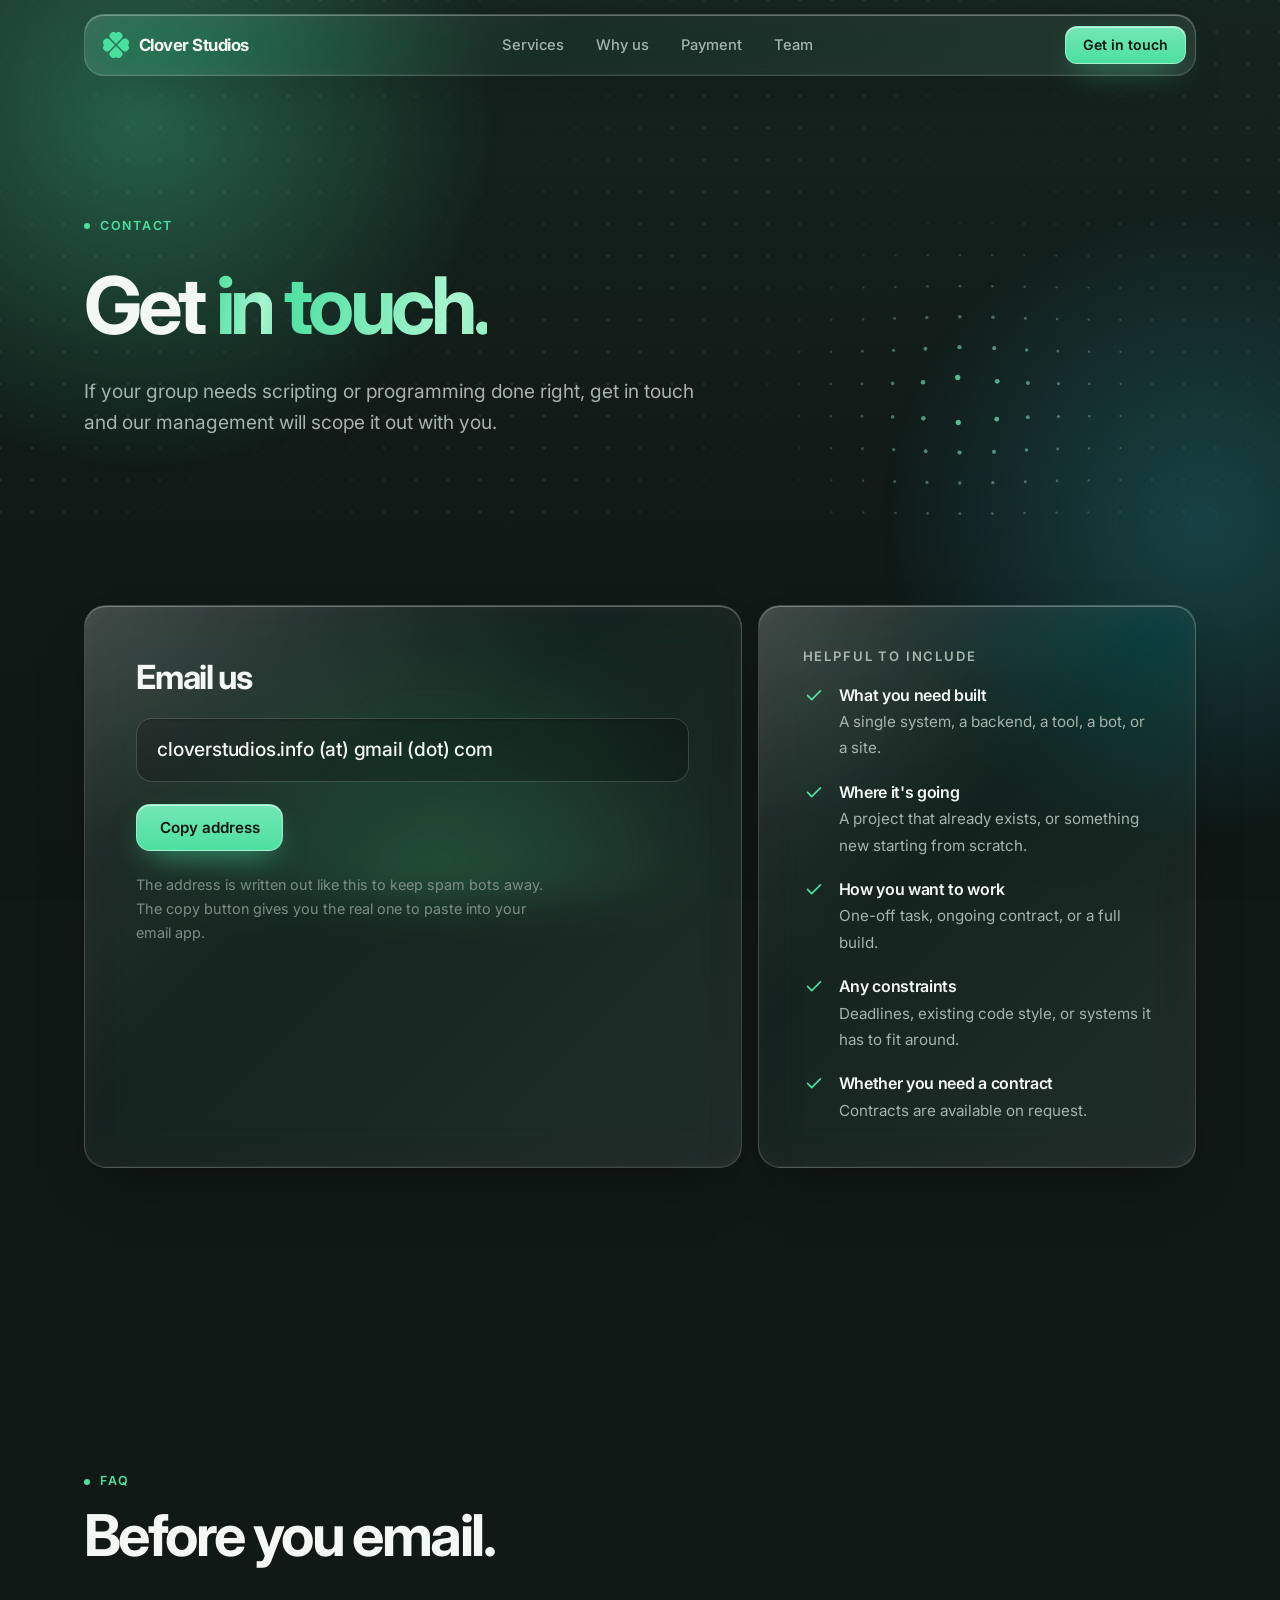
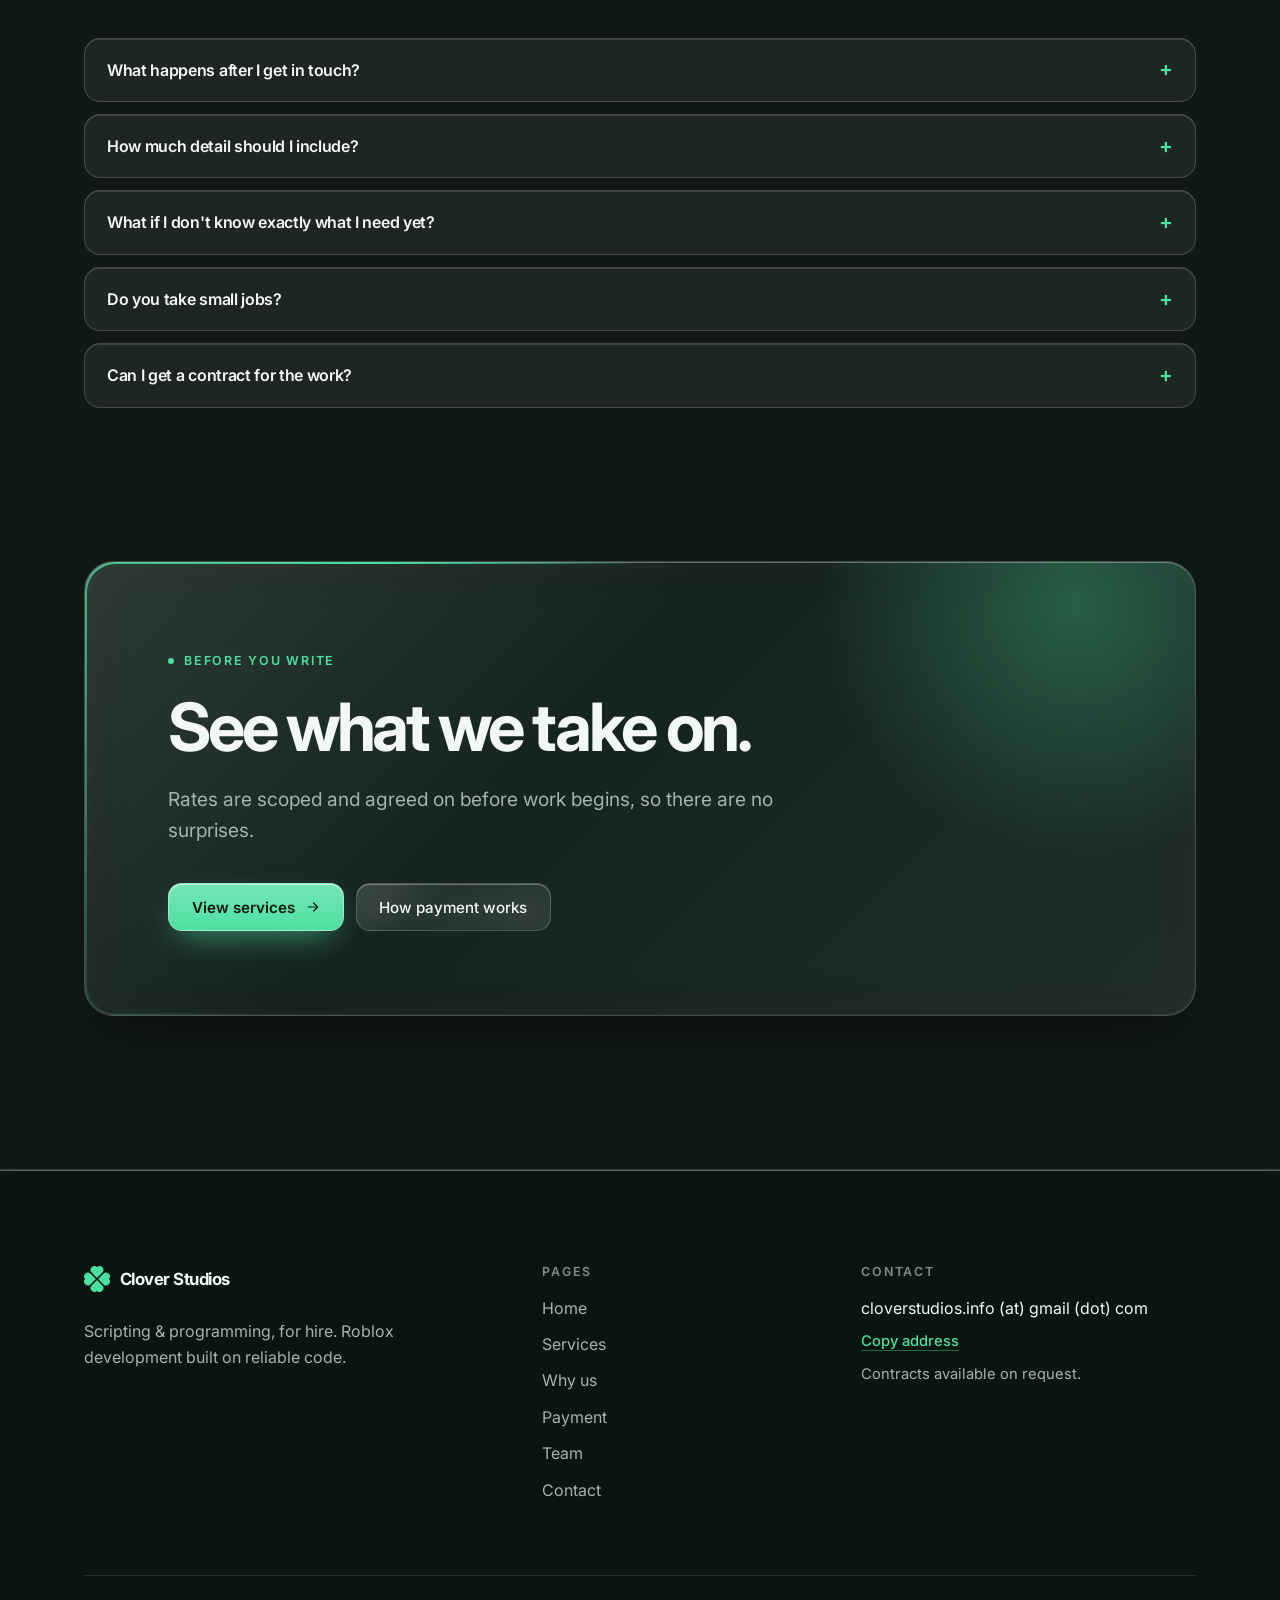
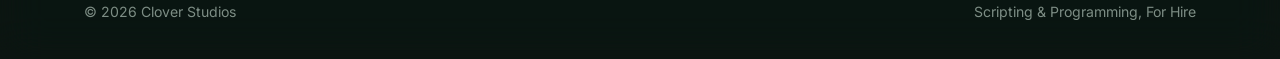
==== contact.html @ 3cb8c7e6 "Initial commit: Clover Studios site" ====
<!doctype html>
<html lang="en">
<head>
<meta charset="utf-8">
<meta name="viewport" content="width=device-width, initial-scale=1, viewport-fit=cover">
<title>Contact | Clover Studios</title>
<meta name="description" content="Get in touch with Clover Studios. Our management will scope your project out with you.">
<meta name="keywords" content="contact Clover Studios, hire Roblox developers, Roblox scripting contact, get a quote">
<meta name="author" content="Clover Studios">
<meta name="robots" content="index, follow">
<link rel="canonical" href="https://cloverstudios.info/contact.html">
<meta name="theme-color" content="#101916">
<meta property="og:type" content="website">
<meta property="og:site_name" content="Clover Studios">
<meta property="og:title" content="Contact | Clover Studios">
<meta property="og:description" content="Get in touch with Clover Studios. Our management will scope your project out with you.">
<meta property="og:url" content="https://cloverstudios.info/contact.html">
<meta property="og:image" content="https://cloverstudios.info/assets/og.png">
<meta property="og:image:width" content="1200">
<meta property="og:image:height" content="630">
<meta property="og:image:alt" content="Clover Studios, scripting and programming for Roblox.">
<meta property="og:locale" content="en_US">
<meta name="twitter:card" content="summary_large_image">
<meta name="twitter:title" content="Contact | Clover Studios">
<meta name="twitter:description" content="Get in touch with Clover Studios. Our management will scope your project out with you.">
<meta name="twitter:image" content="https://cloverstudios.info/assets/og.png">
<style>html{color-scheme:dark}body{background:#101916}</style>
<link rel="icon" href="assets/favicon.svg" type="image/svg+xml">
<link rel="apple-touch-icon" href="assets/apple-touch-icon.png">
<link rel="manifest" href="site.webmanifest">
<link rel="preconnect" href="https://fonts.googleapis.com">
<link rel="preconnect" href="https://fonts.gstatic.com" crossorigin>
<link rel="stylesheet" href="https://fonts.googleapis.com/css2?family=Inter:wght@400;500;600;700&display=swap">
<link rel="stylesheet" href="css/style.css">
</head>
<body>
<svg width="0" height="0" style="position:absolute" aria-hidden="true" focusable="false">
  <defs>
    <symbol id="clover" viewBox="-12 -12 24 24">
      <g fill="currentColor">
        <path transform="translate(0,-1)" d="M0 0L-5-5A3.54 3.54 0 0 1 0-10A3.54 3.54 0 0 1 5-5Z"/>
        <path transform="rotate(90) translate(0,-1)" d="M0 0L-5-5A3.54 3.54 0 0 1 0-10A3.54 3.54 0 0 1 5-5Z"/>
        <path transform="rotate(180) translate(0,-1)" d="M0 0L-5-5A3.54 3.54 0 0 1 0-10A3.54 3.54 0 0 1 5-5Z"/>
        <path transform="rotate(270) translate(0,-1)" d="M0 0L-5-5A3.54 3.54 0 0 1 0-10A3.54 3.54 0 0 1 5-5Z"/>
      </g>
    </symbol>
    <symbol id="arrow" viewBox="0 0 24 24"><g fill="none" stroke="currentColor" stroke-width="1.8" stroke-linecap="round" stroke-linejoin="round"><path d="M5 12h14M13 6l6 6-6 6"/></g></symbol>
    <symbol id="i-check" viewBox="0 0 24 24"><g fill="none" stroke="currentColor" stroke-width="1.8" stroke-linecap="round" stroke-linejoin="round"><path d="M5 12.5l4.5 4.5L19 7.5"/></g></symbol>
    <symbol id="i-cube" viewBox="0 0 24 24"><g fill="none" stroke="currentColor" stroke-width="1.6" stroke-linecap="round" stroke-linejoin="round"><path d="M12 3l8 4.5v9L12 21l-8-4.5v-9L12 3z"/><path d="M12 12l8-4.5M12 12L4 7.5M12 12v9"/></g></symbol>
    <symbol id="i-db" viewBox="0 0 24 24"><g fill="none" stroke="currentColor" stroke-width="1.6" stroke-linecap="round" stroke-linejoin="round"><ellipse cx="12" cy="6" rx="7" ry="3"/><path d="M5 6v6c0 1.7 3.1 3 7 3s7-1.3 7-3V6M5 12v6c0 1.7 3.1 3 7 3s7-1.3 7-3v-6"/></g></symbol>
    <symbol id="i-net" viewBox="0 0 24 24"><g fill="none" stroke="currentColor" stroke-width="1.6" stroke-linecap="round" stroke-linejoin="round"><circle cx="6" cy="12" r="2.5"/><circle cx="18" cy="6" r="2.5"/><circle cx="18" cy="18" r="2.5"/><path d="M8.2 10.8l7.6-3.6M8.2 13.2l7.6 3.6"/></g></symbol>
    <symbol id="i-sliders" viewBox="0 0 24 24"><g fill="none" stroke="currentColor" stroke-width="1.6" stroke-linecap="round" stroke-linejoin="round"><path d="M4 7h10M18 7h2M4 17h2M10 17h10"/><circle cx="16" cy="7" r="2"/><circle cx="8" cy="17" r="2"/></g></symbol>
    <symbol id="i-gauge" viewBox="0 0 24 24"><g fill="none" stroke="currentColor" stroke-width="1.6" stroke-linecap="round" stroke-linejoin="round"><path d="M4.5 17a8 8 0 1 1 15 0"/><path d="M12 14l4-5"/><circle cx="12" cy="14" r="1.2"/></g></symbol>
    <symbol id="i-shield" viewBox="0 0 24 24"><g fill="none" stroke="currentColor" stroke-width="1.6" stroke-linecap="round" stroke-linejoin="round"><path d="M12 3l7 3v5c0 4.5-3 8-7 10-4-2-7-5.5-7-10V6l7-3z"/><path d="M9 12l2 2 4-4"/></g></symbol>
    <symbol id="i-chat" viewBox="0 0 24 24"><g fill="none" stroke="currentColor" stroke-width="1.6" stroke-linecap="round" stroke-linejoin="round"><path d="M5 6h14a1 1 0 0 1 1 1v8a1 1 0 0 1-1 1h-8l-4 3v-3H5a1 1 0 0 1-1-1V7a1 1 0 0 1 1-1z"/><path d="M8 10h8M8 13h5"/></g></symbol>
    <symbol id="i-web" viewBox="0 0 24 24"><g fill="none" stroke="currentColor" stroke-width="1.6" stroke-linecap="round" stroke-linejoin="round"><rect x="3" y="5" width="18" height="14" rx="2"/><path d="M3 9.5h18M7 7.3h.01M10 7.3h.01"/></g></symbol>
    <symbol id="i-people" viewBox="0 0 24 24"><g fill="none" stroke="currentColor" stroke-width="1.6" stroke-linecap="round" stroke-linejoin="round"><circle cx="9" cy="9" r="3"/><path d="M3.5 19c.6-3 2.8-4.5 5.5-4.5s4.9 1.5 5.5 4.5"/><circle cx="17" cy="10" r="2.2"/><path d="M16 14.6c2.3-.2 4 1 4.5 3.4"/></g></symbol>
    <symbol id="i-clock" viewBox="0 0 24 24"><g fill="none" stroke="currentColor" stroke-width="1.6" stroke-linecap="round" stroke-linejoin="round"><circle cx="12" cy="12" r="8.5"/><path d="M12 7.5V12l3 2"/></g></symbol>
    <symbol id="i-doc" viewBox="0 0 24 24"><g fill="none" stroke="currentColor" stroke-width="1.6" stroke-linecap="round" stroke-linejoin="round"><path d="M7 3h7l4 4v14H7z"/><path d="M14 3v4h4M10 12h5M10 16h5"/></g></symbol>
    <symbol id="i-layers" viewBox="0 0 24 24"><g fill="none" stroke="currentColor" stroke-width="1.6" stroke-linecap="round" stroke-linejoin="round"><path d="M12 4l9 4.5-9 4.5-9-4.5L12 4z"/><path d="M3 12.5l9 4.5 9-4.5M3 16.5l9 4.5 9-4.5"/></g></symbol>
  </defs>
</svg>

<div class="bgfx" aria-hidden="true"><i class="b1"></i><i class="b2"></i><i class="b3"></i></div>

<header class="nav" id="nav">
  <div class="nav-in">
    <a class="brand" href="index.html" aria-label="Clover Studios home">
      <svg class="i" aria-hidden="true"><use href="#clover"/></svg>
      <span>Clover Studios</span>
    </a>
    <nav class="links" aria-label="Primary">
      <span class="ind" aria-hidden="true"></span>
      <a href="services.html">Services</a>
      <a href="why-us.html">Why us</a>
      <a href="payment.html">Payment</a>
      <a href="team.html">Team</a>
    </nav>
    <div class="nav-r">
      <a class="btn btn-primary btn-sm cta-nav" href="contact.html">Get in touch</a>
      <button class="menubtn" id="menubtn" type="button" aria-expanded="false" aria-controls="navmenu" aria-label="Menu"><span></span><span></span></button>
    </div>
  </div>
</header>

<div class="navmenu" id="navmenu">
  <a href="index.html">Home</a>
  <a href="services.html">Services</a>
  <a href="why-us.html">Why us</a>
  <a href="payment.html">Payment</a>
  <a href="team.html">Team</a>
  <a href="contact.html">Contact</a>
</div>

<div class="page">
<main>
<header class="hero hero-sm">
  <canvas id="grid" aria-hidden="true"></canvas>
  <div class="wrap hero-in">
    <p class="eyebrow hrise" style="--i:0">Contact</p>
    <h1 class="h1" aria-label="Get in touch."><span aria-hidden="true"><span class="wm"><span class="wi" style="--i:1">Get</span></span> <span class="wm"><span class="wi grad" style="--i:2">in</span></span> <span class="wm"><span class="wi grad" style="--i:3">touch.</span></span></span></h1>
    <p class="lead hrise" style="--i:3">If your group needs scripting or programming done right, get in touch and our management will scope it out with you.</p>
  </div>
</header>

<section class="sec" style="padding-top:clamp(32px,5vw,64px)">
  <div class="wrap">
    <div class="contact-lay">
      <!-- real address is never in the html, js drops it in when you hit copy -->
      <div class="card mailcard rv">
        <h2>Email us</h2>
        <code class="email">cloverstudios.info (at) gmail (dot) com</code>
        <div class="mail-actions">
          <button class="btn btn-primary copy-mail" type="button" aria-live="polite">Copy address</button>
        </div>
        <p class="mail-note">The address is written out like this to keep spam bots away. The copy button gives you the real one to paste into your email app.</p>
      </div>
      <div class="card incl rv" style="--d:.1s">
        <h2>Helpful to include</h2>
        <ul class="stagger" style="display:grid;gap:18px">
          <li><svg aria-hidden="true"><use href="#i-check"/></svg><div><b>What you need built</b><span>A single system, a backend, a tool, a bot, or a site.</span></div></li>
          <li><svg aria-hidden="true"><use href="#i-check"/></svg><div><b>Where it's going</b><span>A project that already exists, or something new starting from scratch.</span></div></li>
          <li><svg aria-hidden="true"><use href="#i-check"/></svg><div><b>How you want to work</b><span>One-off task, ongoing contract, or a full build.</span></div></li>
          <li><svg aria-hidden="true"><use href="#i-check"/></svg><div><b>Any constraints</b><span>Deadlines, existing code style, or systems it has to fit around.</span></div></li>
          <li><svg aria-hidden="true"><use href="#i-check"/></svg><div><b>Whether you need a contract</b><span>Contracts are available on request.</span></div></li>
        </ul>
      </div>
    </div>
  </div>
</section>

<section class="sec">
  <div class="wrap">
    <div class="sec-head rv">
      <div>
        <p class="eyebrow">FAQ</p>
        <h2 class="h2">Before you email.</h2>
      </div>
    </div>
    <div class="faq stagger">
      <details>
        <summary>What happens after I get in touch?</summary>
        <p>Our management reads your email and scopes the project out with you. If it's a good fit, the rate is agreed before any work begins.</p>
      </details>
      <details>
        <summary>How much detail should I include?</summary>
        <p>As much as you reasonably can. What you want built, where it's going, and how you'd like to work gives us enough to scope it properly.</p>
      </details>
      <details>
        <summary>What if I don't know exactly what I need yet?</summary>
        <p>That's fine. Describe the goal or the problem and we'll work out the scope with you. You don't need a finished spec to start the conversation.</p>
      </details>
      <details>
        <summary>Do you take small jobs?</summary>
        <p>Yes. A single bug fix or one system is a perfectly good reason to get in touch. One-off tasks are scoped and priced the same way as larger builds.</p>
      </details>
      <details>
        <summary>Can I get a contract for the work?</summary>
        <p>Contracts are available on request. If you'd like the scope, deliverables, and rate in writing, just say so and we'll draw them up.</p>
      </details>
    </div>
  </div>
</section>

<section class="sec" style="padding-top:0">
  <div class="wrap">
    <div class="cta-card rv">
      <p class="eyebrow">Before you write</p>
      <h2 style="margin-top:22px">See what we take on.</h2>
      <p class="lead">Rates are scoped and agreed on before work begins, so there are no surprises.</p>
      <div class="cta">
        <a class="btn btn-primary" href="services.html">View services <svg class="arr" aria-hidden="true"><use href="#arrow"/></svg></a>
        <a class="btn btn-ghost" href="payment.html">How payment works</a>
      </div>
    </div>
  </div>
</section>
</main>

<footer class="foot">
  <div class="wrap">
    <div class="foot-top">
      <div class="foot-brand">
        <a class="brand" href="index.html"><svg class="i" aria-hidden="true"><use href="#clover"/></svg><span>Clover Studios</span></a>
        <p>Scripting &amp; programming, for hire. Roblox development built on reliable code.</p>
      </div>
      <nav class="foot-col" aria-label="Pages">
        <h3>Pages</h3>
        <a href="index.html">Home</a>
        <a href="services.html">Services</a>
        <a href="why-us.html">Why us</a>
        <a href="payment.html">Payment</a>
        <a href="team.html">Team</a>
        <a href="contact.html">Contact</a>
      </nav>
      <div class="foot-col">
        <h3>Contact</h3>
        <p class="foot-mail">cloverstudios.info (at) gmail (dot) com</p>
        <button class="link-btn copy-mail" type="button">Copy address</button>
        <p class="foot-note">Contracts available on request.</p>
      </div>
    </div>
    <div class="foot-bottom">
      <span>&copy; 2026 Clover Studios</span>
      <span>Scripting &amp; Programming, For Hire</span>
    </div>
  </div>
</footer>
</div>

<script src="js/vendor/lenis.min.js"></script>
<script src="js/main.js"></script>
</body>
</html>
---- css/style.css ----
html { color-scheme: dark; }
body { margin: 0; }
img { max-width: 100%; }
[hidden] { display: none !important; }

:root {
  --bg: #101916;
  --bg-1: #14201c;
  --line: rgba(255, 255, 255, 0.11);
  --line-2: rgba(255, 255, 255, 0.2);
  --fg: #f3f8f5;
  --muted: #a5b4ac;
  --dim: #7d8d85;
  --accent: #4be0a0;
  --accent-2: #a8f5cf;
  --accent-ink: #04180f;
  --glass: linear-gradient(135deg, rgba(255, 255, 255, 0.14), rgba(255, 255, 255, 0.045) 42%, rgba(255, 255, 255, 0.085));
  --glass-flat: rgba(255, 255, 255, 0.06);
  --glass-line: rgba(255, 255, 255, 0.17);
  --glass-hi: rgba(255, 255, 255, 0.32);
  --shadow: 0 26px 50px -26px rgba(0, 0, 0, 0.55);
  --org-line: rgba(255, 255, 255, 0.24);
  --font: "Inter", system-ui, -apple-system, "Segoe UI", Roboto, Helvetica, Arial, sans-serif;
  --gutter: clamp(20px, 5vw, 64px);
  --maxw: 1240px;
  --radius: 22px;
  --ease: cubic-bezier(0.16, 1, 0.3, 1);
  --tx: transform 0.6s var(--ease), border-color 0.4s ease, background 0.4s ease, color 0.3s ease;
  color-scheme: dark;
}

* { box-sizing: border-box; }
html { scroll-padding-top: 96px; scrollbar-color: var(--line-2) var(--bg); }
@media (prefers-reduced-motion: no-preference) { html { scroll-behavior: smooth; } }
html.lenis, html.lenis body { height: auto; }
.lenis.lenis-smooth { scroll-behavior: auto !important; }
.lenis.lenis-smooth [data-lenis-prevent] { overscroll-behavior: contain; }
.lenis.lenis-stopped, html.menu-open { overflow: hidden; }

body {
  background: var(--bg);
  color: var(--fg);
  font: 400 1rem/1.65 var(--font);
  -webkit-font-smoothing: antialiased;
  overflow-x: clip;
}
h1, h2, h3, h4, p, ul, ol { margin: 0; }
ul, ol { padding: 0; list-style: none; }
a { color: inherit; }
::selection { background: color-mix(in srgb, var(--accent) 35%, transparent); }
:focus-visible { outline: 2px solid var(--accent); outline-offset: 3px; border-radius: 6px; }
svg.i { display: block; width: 1em; height: 1em; }

.wrap { width: 100%; max-width: var(--maxw); margin-inline: auto; padding-inline: var(--gutter); }

/* the glow layer, sits behind everything on z-index -1. put a background on html and it vanishes */
.bgfx { position: fixed; inset: 0; z-index: -1; overflow: hidden; pointer-events: none; background: linear-gradient(180deg, #16241f 0%, #101a17 55%, #0e1714 100%); }
.bgfx i { position: absolute; border-radius: 50%; will-change: transform; }
.b1 { width: 62vmax; height: 62vmax; left: -20vmax; top: -22vmax; background: radial-gradient(circle, rgba(75, 224, 160, 0.34), transparent 64%); animation: drift1 28s ease-in-out infinite alternate; }
.b2 { width: 56vmax; height: 56vmax; right: -22vmax; top: 18vh; background: radial-gradient(circle, rgba(46, 186, 204, 0.26), transparent 64%); animation: drift2 34s ease-in-out infinite alternate; }
.b3 { width: 52vmax; height: 52vmax; left: 8vw; bottom: -26vmax; background: radial-gradient(circle, rgba(140, 236, 180, 0.22), transparent 64%); animation: drift3 40s ease-in-out infinite alternate; }
@keyframes drift1 { to { transform: translate(14vmax, 10vmax) scale(1.12); } }
@keyframes drift2 { to { transform: translate(-12vmax, -8vmax) scale(1.1); } }
@keyframes drift3 { to { transform: translate(10vmax, -12vmax) scale(1.15); } }

.eyebrow { display: inline-flex; align-items: center; gap: 10px; font: 600 0.78rem/1 var(--font); letter-spacing: 0.14em; text-transform: uppercase; color: var(--accent); }
.eyebrow::before { content: ""; width: 6px; height: 6px; border-radius: 50%; background: currentColor; }
.h2 { font: 700 clamp(2rem, 4.6vw, 3.6rem)/1.04 var(--font); letter-spacing: -0.045em; text-wrap: balance; }
.lead { font-size: clamp(1.05rem, 1.5vw, 1.3rem); color: var(--muted); max-width: 52ch; }

/* page fade in. chrome flashed white between pages so the little style tag in the html head covers it */
.page { animation: pagein 0.6s var(--ease); }
@keyframes pagein { from { opacity: 0; transform: translateY(14px); } to { opacity: 1; transform: none; } }
html.leaving .page { opacity: 0; transform: translateY(-12px); transition: opacity 0.3s ease, transform 0.3s ease; }
@view-transition { navigation: auto; }

.js .rv { opacity: 0; translate: 0 36px; }
.js .rv.in {
  opacity: 1; translate: 0 0;
  transition: opacity 1s var(--ease) var(--d, 0s), translate 1.1s var(--ease) var(--d, 0s), var(--tx);
}

/* glass surface. blur is heavy on older phones but it makes the whole look, so keeping it */
.nav-in, .card, .cta-card, .foot, .navmenu, .menubtn, .node {
  background: var(--glass);
  -webkit-backdrop-filter: blur(22px) saturate(175%); backdrop-filter: blur(22px) saturate(175%);
  border: 1px solid var(--glass-line);
  box-shadow: inset 0 1px 0 var(--glass-hi), inset 0 -1px 0 rgba(255, 255, 255, 0.05), inset 0 0 28px rgba(255, 255, 255, 0.025), var(--shadow);
}

.nav {
  position: fixed; top: 0; left: 0; right: 0; z-index: 100;
  padding: calc(env(safe-area-inset-top, 0px) + 14px) var(--gutter) 0;
  pointer-events: none;
  transition: transform 0.6s var(--ease);
}
.nav.hide { transform: translateY(-140%); }
.nav-in {
  pointer-events: auto; display: flex; align-items: center; justify-content: space-between; gap: 16px;
  max-width: calc(var(--maxw) - 2 * var(--gutter)); margin-inline: auto; padding: 9px 9px 9px 18px;
  border-radius: 20px;
}
.brand { display: inline-flex; align-items: center; gap: 10px; text-decoration: none; font: 700 1.05rem/1 var(--font); letter-spacing: -0.03em; }
.brand svg.i { width: 26px; height: 26px; color: var(--accent); transition: transform 0.9s var(--ease); }
.brand:hover svg.i { transform: rotate(90deg); }
.links { position: relative; display: flex; gap: 2px; }
.links a { position: relative; z-index: 1; padding: 9px 15px; border-radius: 12px; font-size: 0.92rem; font-weight: 500; color: var(--muted); text-decoration: none; transition: color 0.25s; }
.links a:hover, .links a[aria-current="page"] { color: var(--fg); }
.ind { position: absolute; left: 0; top: 0; height: 100%; width: 0; border-radius: 12px; background: rgba(255, 255, 255, 0.12); border: 1px solid var(--glass-line); box-shadow: inset 0 1px 0 var(--glass-hi); opacity: 0; transition: transform 0.5s var(--ease), width 0.5s var(--ease), opacity 0.3s; }
.nav-r { display: flex; align-items: center; gap: 8px; }
.menubtn { display: none; width: 42px; height: 38px; border-radius: 12px; cursor: pointer; position: relative; padding: 0; }
.menubtn span { position: absolute; left: 12px; right: 12px; height: 1.5px; background: var(--fg); transition: transform 0.4s var(--ease), top 0.4s var(--ease); }
.menubtn span:nth-child(1) { top: 14px; }
.menubtn span:nth-child(2) { top: 22px; }
.menubtn.on span:nth-child(1) { top: 18px; transform: rotate(45deg); }
.menubtn.on span:nth-child(2) { top: 18px; transform: rotate(-45deg); }
@media (max-width: 820px) { .links { display: none; } .menubtn { display: block; } .cta-nav { display: none; } }

.navmenu {
  position: fixed; inset: 0; z-index: 90; display: grid; align-content: center; gap: 4px;
  padding: 96px var(--gutter) 48px; border: 0; border-radius: 0; box-shadow: none;
  background: color-mix(in srgb, var(--bg) 78%, transparent);
  visibility: hidden; opacity: 0; transition: opacity 0.4s ease, visibility 0.4s;
}
.navmenu.open { visibility: visible; opacity: 1; }
.navmenu a { display: block; padding: 8px 0; font: 700 clamp(2.2rem, 10vw, 3.4rem)/1.1 var(--font); letter-spacing: -0.05em; text-decoration: none; opacity: 0; translate: 0 24px; transition: opacity 0.6s var(--ease), translate 0.7s var(--ease), color 0.3s; }
.navmenu.open a { opacity: 1; translate: 0 0; transition-delay: calc(var(--i, 0) * 0.06s + 0.12s); }
.navmenu a:hover { color: var(--accent); }
@media (min-width: 821px) { .navmenu { display: none; } }

.btn {
  position: relative; display: inline-flex; align-items: center; justify-content: center; gap: 10px; overflow: hidden;
  padding: 0.95rem 1.4rem; border-radius: 14px; border: 1px solid transparent;
  font: 500 0.95rem/1 var(--font); text-decoration: none; cursor: pointer;
  transition: background 0.25s, border-color 0.25s, color 0.25s, box-shadow 0.4s, transform 0.4s var(--ease);
}
.btn .arr { width: 16px; height: 16px; transition: transform 0.45s var(--ease); }
.btn:hover .arr { transform: translateX(4px); }
.btn-sm { padding: 0.7rem 1.05rem; font-size: 0.88rem; border-radius: 12px; }
.btn-primary { background: linear-gradient(180deg, color-mix(in srgb, var(--accent) 78%, #fff), var(--accent)); color: var(--accent-ink); font-weight: 600; border-color: rgba(255, 255, 255, 0.35); box-shadow: inset 0 1px 0 rgba(255, 255, 255, 0.6), 0 12px 32px -12px color-mix(in srgb, var(--accent) 75%, transparent); }
.btn-primary::after { content: ""; position: absolute; inset: 0; background: linear-gradient(110deg, transparent 30%, rgba(255, 255, 255, 0.5) 50%, transparent 70%); transform: translateX(-130%); transition: transform 0.9s var(--ease); }
.btn-primary:hover::after { transform: translateX(130%); }
.btn-primary:hover { box-shadow: inset 0 1px 0 rgba(255, 255, 255, 0.6), 0 16px 40px -10px color-mix(in srgb, var(--accent) 85%, transparent); transform: translateY(-2px); }
.btn-ghost { color: var(--fg); background: var(--glass); -webkit-backdrop-filter: blur(16px) saturate(170%); backdrop-filter: blur(16px) saturate(170%); border-color: var(--glass-line); box-shadow: inset 0 1px 0 var(--glass-hi); }
.btn-ghost:hover { border-color: var(--accent); color: var(--accent); transform: translateY(-2px); }
.more { display: inline-flex; align-items: center; gap: 10px; padding-bottom: 6px; border-bottom: 1px solid var(--line-2); color: var(--fg); font-weight: 500; text-decoration: none; transition: color 0.25s, border-color 0.25s; }
.more .arr { width: 16px; height: 16px; transition: transform 0.45s var(--ease); }
.more:hover { color: var(--accent); border-color: var(--accent); }
.more:hover .arr { transform: translateX(5px); }
.link-btn { padding: 0; border: 0; background: none; color: var(--accent); font: 500 0.92rem/1.4 var(--font); text-align: left; text-decoration: underline; text-underline-offset: 4px; text-decoration-color: color-mix(in srgb, var(--accent) 40%, transparent); cursor: pointer; width: fit-content; transition: text-decoration-color 0.25s; }
.link-btn:hover { text-decoration-color: var(--accent); }

.hero { position: relative; isolation: isolate; overflow: hidden; display: flex; align-items: center; min-height: min(100svh, 940px); }
.hero canvas { position: absolute; inset: 0; width: 100%; height: 100%; z-index: -1; }
.hero-in { position: relative; width: 100%; padding-block: clamp(132px, 16vw, 200px) clamp(88px, 11vw, 148px); will-change: transform, opacity; }
.hero-sm { min-height: 0; display: block; }
.hero-sm .hero-in { padding-block: clamp(148px, 17vw, 210px) clamp(56px, 8vw, 104px); }

.h1 { margin-block: 30px 30px; max-width: 14em; font: 700 clamp(2.7rem, 7.2vw, 6.6rem)/1 var(--font); letter-spacing: -0.055em; }
.hero-in > .h1:first-child { margin-top: 0; }
.hero-sm .h1 { font-size: clamp(2.5rem, 6.2vw, 5.2rem); max-width: 12em; }
.wm { display: inline-block; vertical-align: top; overflow: hidden; padding: 0.06em 0.04em 0.26em; margin: -0.06em -0.04em -0.26em; }
.wi { display: inline-block; padding-bottom: 0.2em; margin-bottom: -0.2em; transform: translateY(125%); animation: wup 1.2s var(--ease) forwards; animation-delay: calc(0.12s + var(--i, 0) * 0.07s); }
@keyframes wup { to { transform: none; } }
.grad { background: linear-gradient(100deg, var(--accent) 0%, var(--accent-2) 38%, var(--accent) 76%); background-size: 220% 100%; -webkit-background-clip: text; background-clip: text; color: transparent; }
.wi.grad { animation: wup 1.2s var(--ease) forwards, shimmer 7s linear 1.4s infinite; animation-delay: calc(0.12s + var(--i, 0) * 0.07s), 1.4s; }
@keyframes shimmer { to { background-position: -220% 0; } }

.hrise { animation: fadeup 1.1s var(--ease) both; animation-delay: calc(0.5s + var(--i, 0) * 0.09s); }
@keyframes fadeup { from { opacity: 0; translate: 0 20px; } to { opacity: 1; translate: 0 0; } }
.cta { display: flex; flex-wrap: wrap; gap: 12px; margin-top: 40px; }

.sec { position: relative; padding-block: clamp(88px, 12vw, 176px); }
.band { background: linear-gradient(to bottom, rgba(255, 255, 255, 0.035), rgba(255, 255, 255, 0)); border-top: 1px solid var(--line); }
.sec-head { display: flex; flex-wrap: wrap; align-items: end; justify-content: space-between; gap: 20px 40px; margin-bottom: clamp(40px, 6vw, 72px); }
.sec-head > div { display: grid; gap: 18px; }
.sec-head .h2 { max-width: 15ch; }

.big { margin-top: 28px; max-width: 28ch; font: 600 clamp(1.6rem, 3.6vw, 2.9rem)/1.25 var(--font); letter-spacing: -0.035em; }
.big.split .wd { color: color-mix(in srgb, var(--fg) 34%, transparent); transition: color 0.5s ease; }
.big.split .wd.on { color: var(--fg); }
.stats { display: grid; grid-template-columns: repeat(3, minmax(0, 1fr)); margin-top: clamp(64px, 9vw, 120px); border-top: 1px solid var(--line-2); }
.stat { padding: 32px 32px 0 0; }
.stat + .stat { padding-left: 32px; border-left: 1px solid var(--line); }
.num { font: 700 clamp(3rem, 7vw, 5.6rem)/1 var(--font); letter-spacing: -0.06em; background: linear-gradient(180deg, var(--fg), color-mix(in srgb, var(--fg) 55%, transparent)); -webkit-background-clip: text; background-clip: text; color: transparent; font-variant-numeric: tabular-nums; }
.num .suf { background: none; -webkit-background-clip: border-box; background-clip: border-box; color: var(--accent); }
.cap { margin-top: 14px; color: var(--muted); max-width: 26ch; }
@media (max-width: 760px) { .stats { grid-template-columns: minmax(0, 1fr); } .stat, .stat + .stat { padding: 28px 0; border-left: 0; border-bottom: 1px solid var(--line); } }

.card { position: relative; isolation: isolate; overflow: hidden; border-radius: var(--radius); transition: var(--tx), box-shadow 0.5s ease; }
.card::before { content: ""; position: absolute; inset: 0; z-index: -1; opacity: 0; transition: opacity 0.5s ease; background: radial-gradient(440px circle at var(--mx, 50%) var(--my, 0%), color-mix(in srgb, var(--accent) 20%, transparent), transparent 65%); }
.card::after { content: ""; position: absolute; inset: 0; border-radius: inherit; pointer-events: none; background: radial-gradient(120% 90% at 0% 0%, rgba(255, 255, 255, 0.13), transparent 45%); opacity: 0.7; transition: opacity 0.5s; }
.card:hover { border-color: rgba(255, 255, 255, 0.3); transform: translateY(-4px); }
.card:hover::before { opacity: 1; }
.card:hover::after { opacity: 1; }
.ico { display: grid; place-items: center; width: 48px; height: 48px; border-radius: 15px; border: 1px solid var(--glass-line); background: color-mix(in srgb, var(--accent) 14%, rgba(255, 255, 255, 0.05)); box-shadow: inset 0 1px 0 var(--glass-hi); color: var(--accent); font-size: 24px; transition: transform 0.7s var(--ease), background 0.4s; }
.card:hover .ico { transform: rotate(-6deg) scale(1.06); background: color-mix(in srgb, var(--accent) 22%, rgba(255, 255, 255, 0.06)); }
.tags { display: flex; flex-wrap: wrap; gap: 8px; }
.tag { padding: 0.4rem 0.8rem; border: 1px solid var(--glass-line); border-radius: 999px; background: var(--glass-flat); box-shadow: inset 0 1px 0 rgba(255, 255, 255, 0.14); color: var(--muted); font-size: 0.82rem; line-height: 1.2; }

.bento { display: grid; grid-template-columns: repeat(12, minmax(0, 1fr)); gap: 16px; }
.t6 { grid-column: span 6; }
.t4 { grid-column: span 4; }
.tile { display: flex; flex-direction: column; gap: 18px; padding: clamp(24px, 2.6vw, 34px); text-decoration: none; color: inherit; min-height: 100%; }
.tile h3 { font: 600 clamp(1.2rem, 1.8vw, 1.55rem)/1.2 var(--font); letter-spacing: -0.03em; }
.tile p { color: var(--muted); max-width: 40ch; }
.tile .go { margin-top: auto; padding-top: 8px; display: inline-flex; align-items: center; gap: 8px; color: var(--dim); font-size: 0.88rem; font-weight: 500; transition: color 0.3s; }
.tile .go svg { width: 16px; height: 16px; transition: transform 0.45s var(--ease); }
.tile:hover .go { color: var(--accent); }
.tile:hover .go svg { transform: translateX(5px); }
@media (max-width: 960px) { .t6 { grid-column: span 12; } .t4 { grid-column: span 6; } }
@media (max-width: 620px) { .t4 { grid-column: span 12; } }

.split-lay { display: grid; grid-template-columns: minmax(0, 0.8fr) minmax(0, 1.2fr); gap: clamp(36px, 6vw, 96px); align-items: start; }
.split-l { display: grid; gap: 20px; }
.split-l .h2 { max-width: 12ch; }
@media (max-width: 900px) { .split-lay { grid-template-columns: minmax(0, 1fr); } }
.grid2 { display: grid; grid-template-columns: repeat(2, minmax(0, 1fr)); gap: 16px; }
.grid3 { display: grid; grid-template-columns: repeat(3, minmax(0, 1fr)); gap: 16px; }
@media (max-width: 960px) { .grid3 { grid-template-columns: repeat(2, minmax(0, 1fr)); } }
@media (max-width: 640px) { .grid2, .grid3 { grid-template-columns: minmax(0, 1fr); } }
.point { display: flex; flex-direction: column; gap: 16px; padding: clamp(24px, 2.6vw, 32px); }
.point h3 { font: 600 clamp(1.15rem, 1.7vw, 1.4rem)/1.25 var(--font); letter-spacing: -0.03em; }
.point p { color: var(--muted); }

.tl { position: relative; display: grid; grid-template-columns: repeat(3, minmax(0, 1fr)); gap: 32px; margin-top: clamp(48px, 7vw, 88px); }
.tl-line { position: absolute; left: 22px; right: 22px; top: 22px; height: 1px; background: var(--line-2); }
.tl-fill { position: absolute; inset: 0; background: var(--accent); box-shadow: 0 0 14px var(--accent); transform-origin: left; transform: scaleX(var(--tp, 0)); }
.tstep { position: relative; }
.node { position: relative; z-index: 1; display: grid; place-items: center; width: 44px; height: 44px; border-radius: 50%; color: var(--muted); font: 600 0.95rem/1 var(--font); transition: background 0.5s var(--ease), border-color 0.5s, color 0.5s, box-shadow 0.6s; }
.tstep.on .node { background: var(--accent); border-color: var(--accent); color: var(--accent-ink); box-shadow: inset 0 1px 0 rgba(255, 255, 255, 0.5), 0 0 0 7px color-mix(in srgb, var(--accent) 18%, transparent); }
.tstep h3 { margin-top: 26px; font: 600 clamp(1.25rem, 2vw, 1.6rem)/1.2 var(--font); letter-spacing: -0.035em; }
.tstep p { margin-top: 10px; color: var(--muted); max-width: 32ch; }
.tl-big .tstep h3 { font-size: clamp(1.5rem, 2.6vw, 2.1rem); }
@media (max-width: 760px) {
  .tl { grid-template-columns: minmax(0, 1fr); gap: 44px; }
  .tl-line { left: 22px; right: auto; top: 22px; bottom: 22px; width: 1px; height: auto; }
  .tl-fill { transform-origin: top; transform: scaleY(var(--tp, 0)); }
  .tstep { display: grid; grid-template-columns: 44px minmax(0, 1fr); column-gap: 22px; }
  .node { grid-row: 1 / 3; }
  .tstep h3 { margin-top: 10px; }
}

.avatar { position: relative; flex: none; display: grid; place-items: center; width: 44px; height: 44px; border-radius: 50%; background: color-mix(in srgb, var(--accent) 16%, rgba(255, 255, 255, 0.05)); box-shadow: inset 0 1px 0 var(--glass-hi); color: var(--accent); font: 700 1.05rem/1 var(--font); text-align: center; }
@property --a { syntax: "<angle>"; inherits: false; initial-value: 0deg; }
.avatar::before { content: ""; position: absolute; inset: -3px; border-radius: 50%; padding: 1.5px; background: conic-gradient(from var(--a), color-mix(in srgb, var(--accent) 90%, transparent), transparent 55%, color-mix(in srgb, var(--accent) 90%, transparent)); -webkit-mask: linear-gradient(#000 0 0) content-box, linear-gradient(#000 0 0); -webkit-mask-composite: xor; mask-composite: exclude; opacity: 0.55; transition: opacity 0.4s; }
.card:hover .avatar::before, .chip-m:hover .avatar::before { opacity: 1; animation: spinA 3s linear infinite; }
@keyframes spinA { to { --a: 360deg; } }
.chips-m { display: grid; grid-template-columns: repeat(auto-fill, minmax(min(100%, 240px), 1fr)); gap: 12px; }
.chip-m { display: flex; align-items: center; gap: 14px; padding: 14px 18px; border: 1px solid var(--glass-line); border-radius: 18px; background: var(--glass-flat); box-shadow: inset 0 1px 0 rgba(255, 255, 255, 0.16); -webkit-backdrop-filter: blur(14px); backdrop-filter: blur(14px); transition: var(--tx); }
.chip-m:hover { border-color: rgba(255, 255, 255, 0.3); transform: translateY(-3px); }
.chip-m .who { min-width: 0; }
.chip-m .who b { display: block; font-weight: 600; letter-spacing: -0.02em; }
.chip-m .who .r { display: block; color: var(--muted); font-size: 0.85rem; line-height: 1.3; }

.org .onode { display: flex; align-items: center; gap: 14px; padding: 12px 16px; min-height: 68px; border-radius: 18px; text-align: left; }
.org .onode .who { min-width: 0; }
.org .onode .who b { display: block; font: 700 1.05rem/1.2 var(--font); letter-spacing: -0.03em; }
.org .onode .who .r { display: block; margin-top: 2px; color: var(--muted); font-size: 0.82rem; line-height: 1.3; }
.org .onode.root { gap: 12px; }
.org .onode.root svg.i { width: 30px; height: 30px; color: var(--accent); }
.org .gnode { display: inline-flex; align-items: center; min-height: 36px; padding: 8px 16px; border: 1px solid color-mix(in srgb, var(--accent) 40%, transparent); border-radius: 999px; background: color-mix(in srgb, var(--accent) 12%, rgba(255, 255, 255, 0.04)); box-shadow: inset 0 1px 0 rgba(255, 255, 255, 0.2); color: var(--accent); font: 600 0.74rem/1.2 var(--font); letter-spacing: 0.1em; text-transform: uppercase; text-align: center; }

.org ul { position: relative; margin: 0; padding: 0 0 0 30px; }
.org > ul { padding-left: 0; }
.org li { position: relative; display: block; margin-top: 14px; --mid: 34px; }
.org li.g { --mid: 18px; }
.org > ul > li { margin-top: 0; }
.org li::before { content: ""; position: absolute; left: -18px; top: -14px; bottom: 0; border-left: 1px solid var(--org-line); }
/* org tree connector lines. dont really remember how half of this works, just leave it alone */
.org li:last-child::before { bottom: auto; height: calc(14px + var(--mid)); }
.org li::after { content: ""; position: absolute; left: -18px; top: var(--mid); width: 18px; border-top: 1px solid var(--org-line); }
.org > ul > li::before, .org > ul > li::after { display: none; }
.org .onode { width: fit-content; max-width: 100%; }

@media (min-width: 1240px) {
  .org ul { display: flex; justify-content: center; padding: 28px 0 0; }
  .org > ul { padding-top: 0; }
  .org li { display: flex; flex-direction: column; align-items: center; margin: 0; padding: 28px 8px 0; }
  .org > ul > li { padding-top: 0; }
  .org li::before, .org li::after { left: auto; bottom: auto; top: 0; width: 50%; height: 28px; border-left: 0; border-top: 1px solid var(--org-line); }
  .org li::before { right: 50%; }
  .org li::after { right: auto; left: 50%; border-left: 1px solid var(--org-line); }
  .org li:only-child { padding-top: 0; }
  .org li:only-child::before, .org li:only-child::after { display: none; }
  .org li:first-child::before, .org li:last-child::after { border: 0; }
  .org li:last-child::before { height: 28px; border-right: 1px solid var(--org-line); border-radius: 0 8px 0 0; }
  .org li:first-child::after { border-radius: 8px 0 0 0; }
  .org > ul > li::before, .org > ul > li::after { display: none; }
  .org ul ul::before { content: ""; position: absolute; top: 0; left: 50%; height: 28px; border-left: 1px solid var(--org-line); }
  .org .onode { flex-direction: column; justify-content: center; width: 138px; padding: 16px 10px 14px; gap: 10px; text-align: center; }
  .org .onode.root { flex-direction: row; width: auto; padding: 14px 22px; text-align: left; }
  .org .onode .who b { font-size: 1rem; }
  .org .onode .who .r { font-size: 0.78rem; }
}

.cta-card { position: relative; isolation: isolate; overflow: hidden; border-radius: 30px; padding: clamp(36px, 6.5vw, 96px); }
.cta-card > * { position: relative; z-index: 1; }
.cta-card::before { content: ""; position: absolute; inset: 0; z-index: 0; border-radius: inherit; padding: 1.5px; pointer-events: none; background: conic-gradient(from var(--a), transparent 0 66%, var(--accent) 86%, transparent 100%); -webkit-mask: linear-gradient(#000 0 0) content-box, linear-gradient(#000 0 0); -webkit-mask-composite: xor; mask-composite: exclude; animation: spinA 8s linear infinite; }
.cta-card::after { content: ""; position: absolute; z-index: 0; width: 560px; height: 560px; right: -160px; top: -240px; border-radius: 50%; pointer-events: none; background: radial-gradient(circle, color-mix(in srgb, var(--accent) 30%, transparent), transparent 65%); }
.cta-card h2 { font: 700 clamp(2.1rem, 5.2vw, 4.2rem)/1.02 var(--font); letter-spacing: -0.05em; max-width: 14ch; text-wrap: balance; }
.cta-card .lead { margin-top: 22px; }
.cta-card .cta { margin-top: 36px; }

.svc-layout { display: grid; grid-template-columns: 250px minmax(0, 1fr); gap: clamp(32px, 5vw, 72px); align-items: start; }
.svc-side { position: sticky; top: 112px; padding-left: 22px; }
.svc-side::before { content: ""; position: absolute; left: 0; top: 0; bottom: 0; width: 1px; background: var(--line-2); }
.svc-side::after { content: ""; position: absolute; left: 0; top: 0; bottom: 0; width: 1px; background: var(--accent); box-shadow: 0 0 10px var(--accent); transform-origin: top; transform: scaleY(var(--sp, 0)); }
.svc-side a { display: block; padding: 8px 0; color: var(--dim); font-size: 0.92rem; font-weight: 500; text-decoration: none; transition: color 0.3s, translate 0.5s var(--ease); }
.svc-side a:hover { color: var(--fg); }
.svc-side a[aria-current="true"] { color: var(--fg); translate: 6px 0; }
@media (max-width: 960px) { .svc-layout { grid-template-columns: minmax(0, 1fr); } .svc-side { display: none; } }
.svc-item { display: grid; gap: 18px; padding: clamp(28px, 4vw, 52px); scroll-margin-top: 112px; }
.svc-item + .svc-item { margin-top: 18px; }
.svc-item header { display: flex; align-items: center; gap: 20px; }
.svc-item h2 { font: 700 clamp(1.5rem, 2.8vw, 2.3rem)/1.1 var(--font); letter-spacing: -0.045em; text-wrap: balance; }
.svc-item p { color: var(--muted); font-size: 1.08rem; max-width: 56ch; }
.svc-item ul { display: grid; gap: 10px; margin-top: 4px; }
.svc-item li { position: relative; padding-left: 24px; color: var(--muted); font-size: 1.02rem; }
.svc-item li::before { content: "\2713"; position: absolute; left: 0; top: 0; color: var(--accent); font-weight: 700; }
.langs { display: grid; grid-template-columns: repeat(3, minmax(0, 1fr)); gap: 16px; }
.lang { padding: clamp(24px, 2.6vw, 32px); display: grid; gap: 10px; }
.lang b { font: 700 clamp(1.8rem, 3vw, 2.6rem)/1 var(--font); letter-spacing: -0.05em; }
.lang span { color: var(--muted); }
.lang.core b { color: var(--accent); }
@media (max-width: 760px) { .langs { grid-template-columns: minmax(0, 1fr); } }

.bigstat { display: grid; grid-template-columns: minmax(0, 1.1fr) minmax(0, 0.9fr); gap: 24px clamp(32px, 6vw, 96px); align-items: end; padding: clamp(32px, 5vw, 72px); }
.bigstat .num { font-size: clamp(5rem, 15vw, 12rem); line-height: 0.9; letter-spacing: -0.07em; }
.bigstat .lead { color: var(--fg); max-width: 24ch; font-size: clamp(1.3rem, 2.2vw, 1.9rem); line-height: 1.3; letter-spacing: -0.03em; }
@media (max-width: 800px) { .bigstat { grid-template-columns: minmax(0, 1fr); } }

.contact-lay { display: grid; grid-template-columns: minmax(0, 1.2fr) minmax(0, 0.8fr); gap: 16px; align-items: stretch; }
@media (max-width: 900px) { .contact-lay { grid-template-columns: minmax(0, 1fr); } }
.mailcard { display: grid; gap: 22px; align-content: start; padding: clamp(28px, 4vw, 52px); }
.mailcard h2 { font: 700 clamp(1.5rem, 2.6vw, 2.1rem)/1.15 var(--font); letter-spacing: -0.04em; }
.email { display: block; padding: 18px 20px; border-radius: 16px; background: rgba(0, 0, 0, 0.22); border: 1px solid var(--glass-line); box-shadow: inset 0 1px 2px rgba(0, 0, 0, 0.3); font: 500 clamp(0.95rem, 2.6vw, 1.2rem)/1.35 var(--font); letter-spacing: -0.01em; overflow-wrap: anywhere; }
.mail-actions { display: flex; flex-wrap: wrap; gap: 10px; }
.mail-note { color: var(--dim); font-size: 0.9rem; max-width: 46ch; }
.incl { display: grid; gap: 18px; align-content: start; padding: clamp(28px, 4vw, 44px); }
.incl h2 { font: 600 0.82rem/1 var(--font); letter-spacing: 0.14em; text-transform: uppercase; color: var(--muted); }
.incl li { display: flex; gap: 14px; align-items: flex-start; }
.incl li svg { flex: none; width: 22px; height: 22px; margin-top: 2px; color: var(--accent); }
.incl li b { display: block; font-weight: 600; letter-spacing: -0.02em; }
.incl li span { color: var(--muted); font-size: 0.95rem; }

.foot { border-width: 1px 0 0; border-radius: 0; padding-block: clamp(56px, 8vw, 96px) 36px; background: rgba(8, 14, 12, 0.38); box-shadow: inset 0 1px 0 var(--glass-hi); }
.foot-top { display: grid; grid-template-columns: 1.5fr 1fr 1.2fr; gap: 40px; }
.foot-brand p { margin-top: 18px; max-width: 34ch; color: var(--muted); }
.foot-col { display: grid; gap: 10px; align-content: start; }
.foot-col h3 { margin-bottom: 6px; font: 600 0.78rem/1 var(--font); letter-spacing: 0.14em; text-transform: uppercase; color: var(--dim); }
.foot-col a { color: var(--muted); text-decoration: none; transition: color 0.25s; width: fit-content; }
.foot-col a:hover { color: var(--accent); }
.foot-mail { color: var(--fg); overflow-wrap: anywhere; }
.foot-note { color: var(--muted); font-size: 0.92rem; }
.foot-bottom { display: flex; flex-wrap: wrap; justify-content: space-between; gap: 8px 24px; margin-top: clamp(40px, 6vw, 72px); padding-top: 24px; border-top: 1px solid var(--line); color: var(--dim); font-size: 0.88rem; }
@media (max-width: 800px) { .foot-top { grid-template-columns: minmax(0, 1fr); } }

.faq { display: grid; gap: 12px; }
.faq details {
  border: 1px solid var(--glass-line); border-radius: 16px; background: var(--glass-flat);
  box-shadow: inset 0 1px 0 rgba(255, 255, 255, 0.14); overflow: hidden;
  transition: border-color 0.3s, box-shadow 0.45s ease, transform 0.5s var(--ease), background 0.4s ease;
}
.faq details:hover { border-color: rgba(255, 255, 255, 0.3); transform: translateY(-2px); box-shadow: inset 0 1px 0 rgba(255, 255, 255, 0.2), var(--shadow); }
.faq details[open] {
  border-color: color-mix(in srgb, var(--accent) 42%, transparent);
  background: color-mix(in srgb, var(--accent) 7%, var(--glass-flat));
  box-shadow: inset 0 1px 0 var(--glass-hi), 0 20px 42px -24px color-mix(in srgb, var(--accent) 65%, transparent);
  animation: faqPop 0.45s var(--ease);
}
.faq summary { display: flex; align-items: center; justify-content: space-between; gap: 16px; padding: 18px 22px; cursor: pointer; font-weight: 600; letter-spacing: -0.02em; list-style: none; transition: color 0.3s; }
.faq summary::-webkit-details-marker { display: none; }
.faq summary::after { content: "+"; flex: none; color: var(--accent); font-size: 1.3rem; line-height: 1; transition: transform 0.35s var(--ease); }
.faq details[open] summary::after { transform: rotate(45deg); }
.faq details p { padding: 0 22px 20px; color: var(--muted); max-width: 72ch; }
.faq details[open] p { animation: faqIn 0.45s var(--ease) both; }
@keyframes faqPop { from { transform: scale(0.985); } to { transform: none; } }
@keyframes faqIn { from { opacity: 0; transform: translateY(-6px); } to { opacity: 1; transform: none; } }

/* if you add an animation up top add it here too or it just ignores the setting */
@media (prefers-reduced-motion: reduce) {
  .page, .wi, .hrise, .bgfx i, .cta-card::before, .wi.grad, .faq details[open], .faq details[open] p { animation: none !important; }
  .wi { transform: none; }
  .faq details:hover { transform: none; }
  .js .rv { opacity: 1; translate: 0 0; }
}
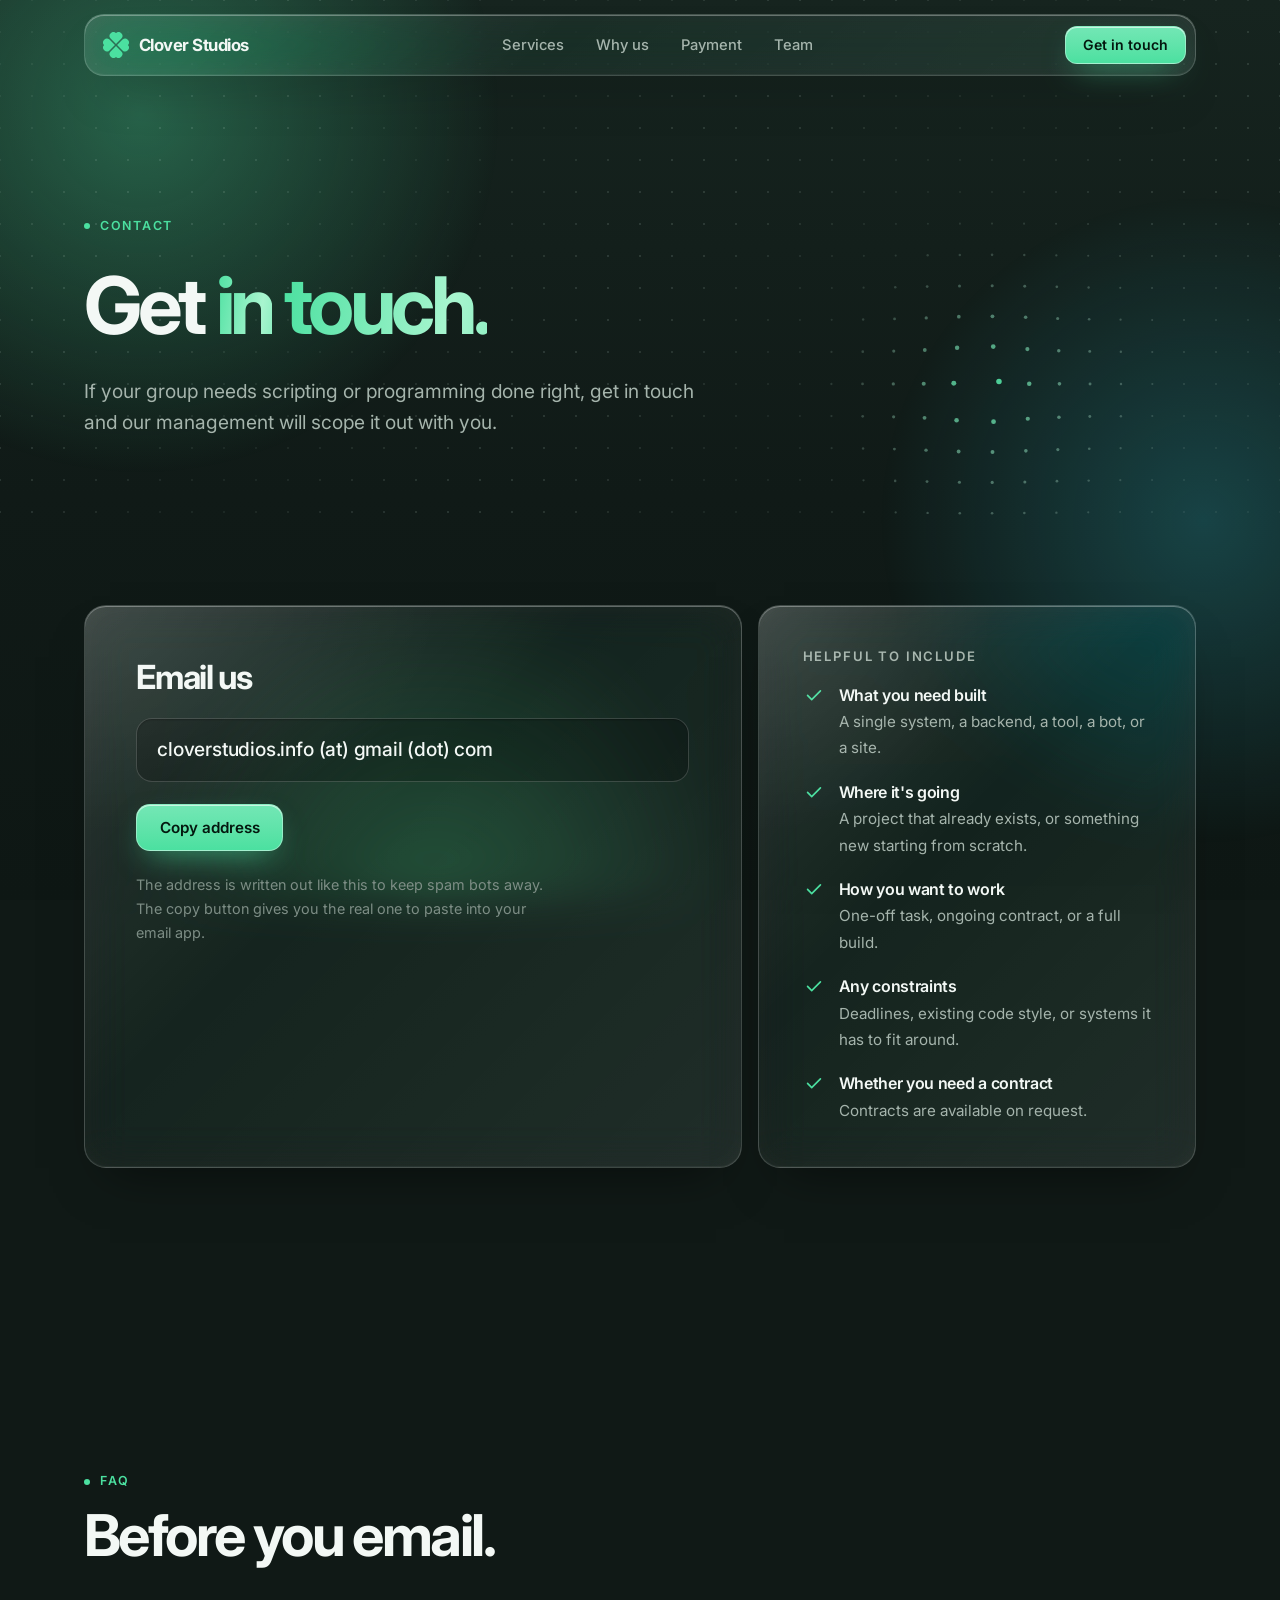
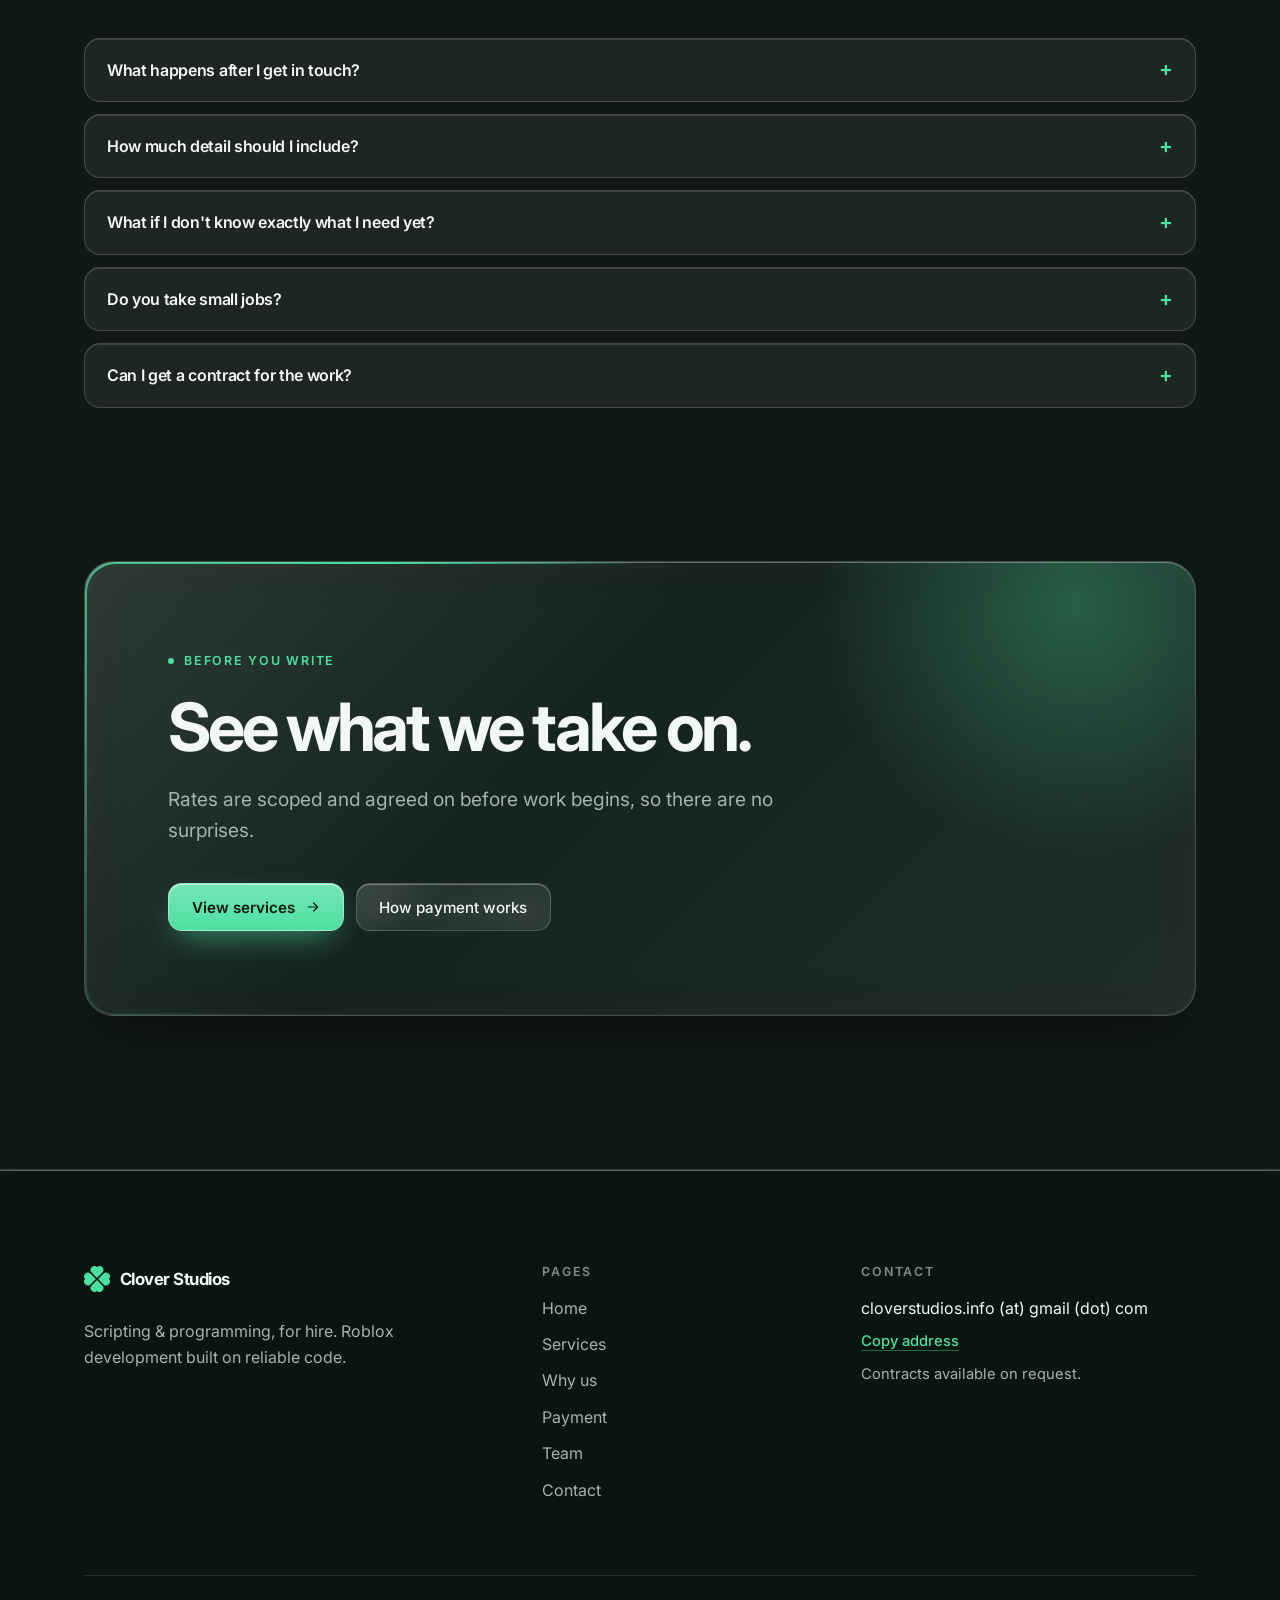
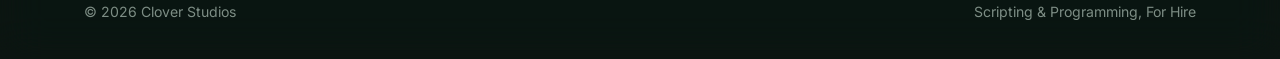
==== commit c3d57e45: "Switch domain from cloverstudios.info to cloverstudios.cc" ====
--- a/contact.html
+++ b/contact.html
@@ -8,14 +8,14 @@
 <meta name="keywords" content="contact Clover Studios, hire Roblox developers, Roblox scripting contact, get a quote">
 <meta name="author" content="Clover Studios">
 <meta name="robots" content="index, follow">
-<link rel="canonical" href="https://cloverstudios.info/contact.html">
+<link rel="canonical" href="https://cloverstudios.cc/contact.html">
 <meta name="theme-color" content="#101916">
 <meta property="og:type" content="website">
 <meta property="og:site_name" content="Clover Studios">
 <meta property="og:title" content="Contact | Clover Studios">
 <meta property="og:description" content="Get in touch with Clover Studios. Our management will scope your project out with you.">
-<meta property="og:url" content="https://cloverstudios.info/contact.html">
-<meta property="og:image" content="https://cloverstudios.info/assets/og.png">
+<meta property="og:url" content="https://cloverstudios.cc/contact.html">
+<meta property="og:image" content="https://cloverstudios.cc/assets/og.png">
 <meta property="og:image:width" content="1200">
 <meta property="og:image:height" content="630">
 <meta property="og:image:alt" content="Clover Studios, scripting and programming for Roblox.">
@@ -23,7 +23,7 @@
 <meta name="twitter:card" content="summary_large_image">
 <meta name="twitter:title" content="Contact | Clover Studios">
 <meta name="twitter:description" content="Get in touch with Clover Studios. Our management will scope your project out with you.">
-<meta name="twitter:image" content="https://cloverstudios.info/assets/og.png">
+<meta name="twitter:image" content="https://cloverstudios.cc/assets/og.png">
 <style>html{color-scheme:dark}body{background:#101916}</style>
 <link rel="icon" href="assets/favicon.svg" type="image/svg+xml">
 <link rel="apple-touch-icon" href="assets/apple-touch-icon.png">
